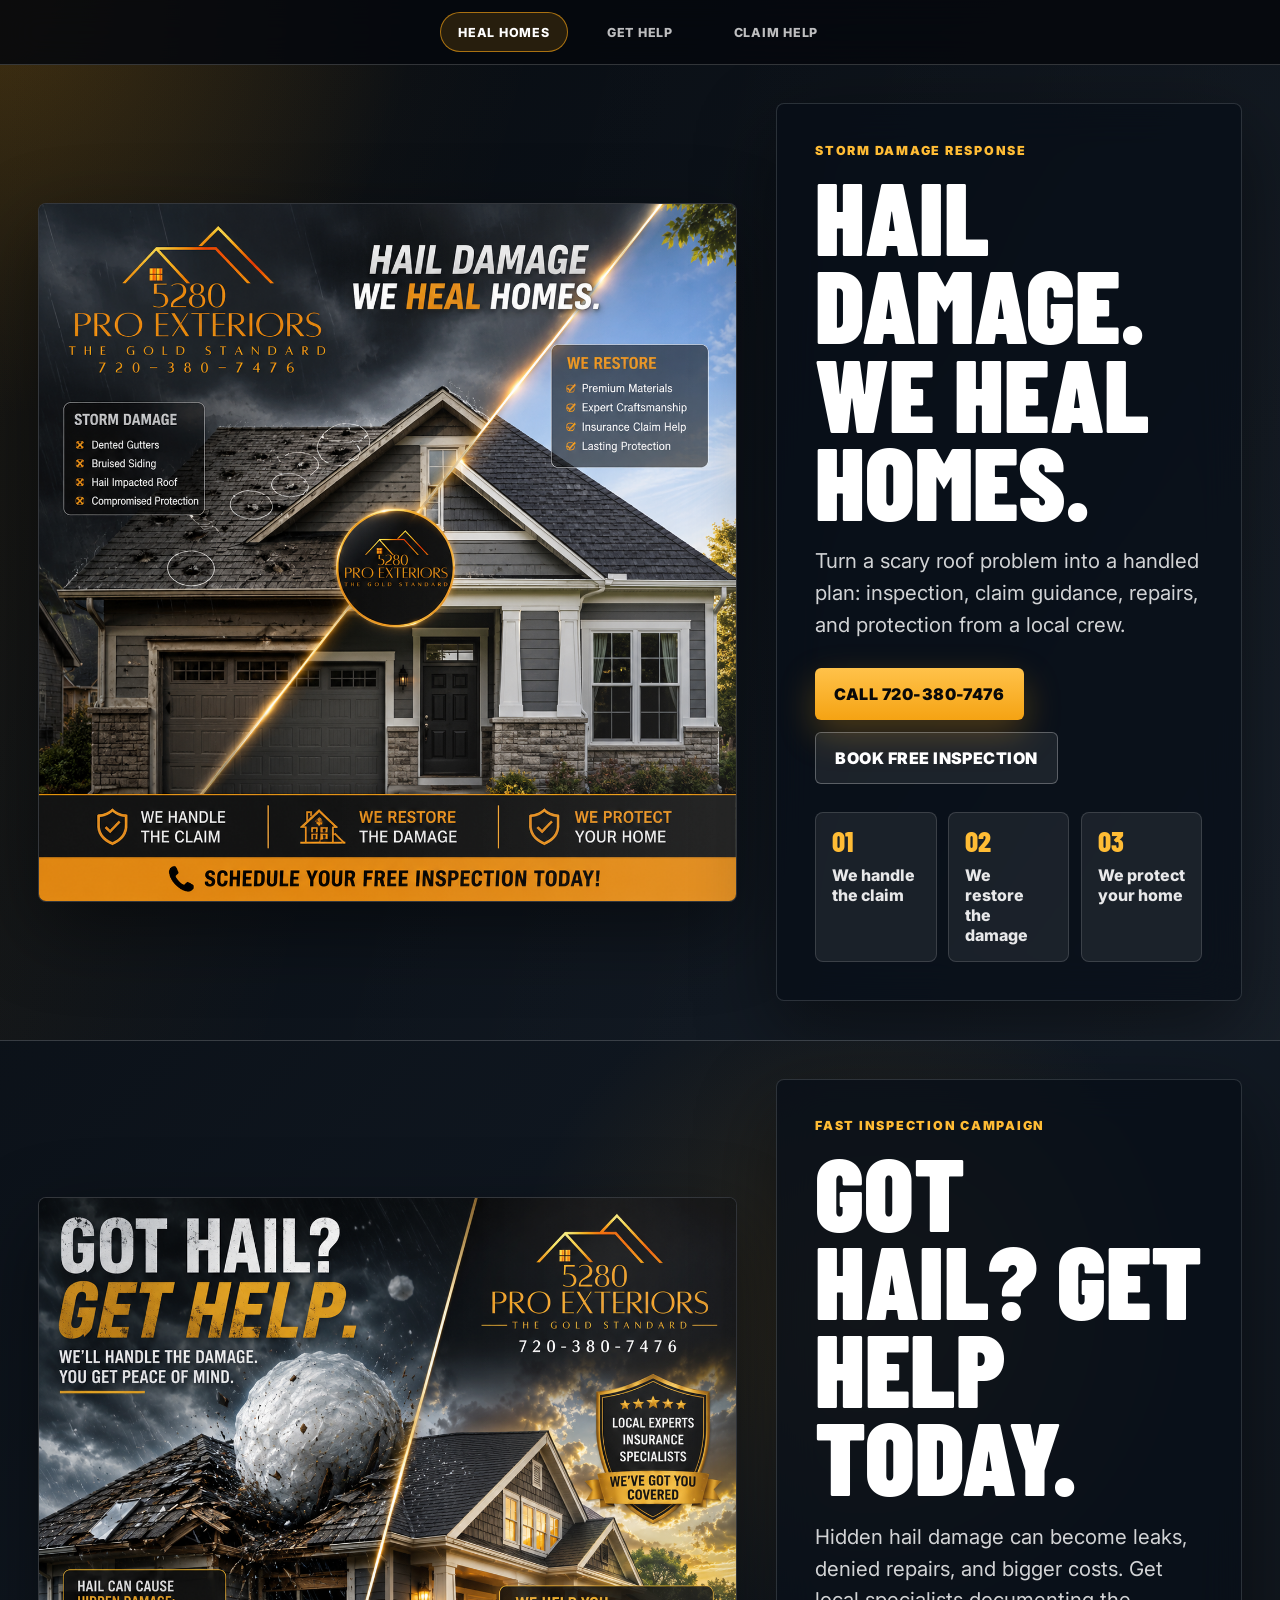
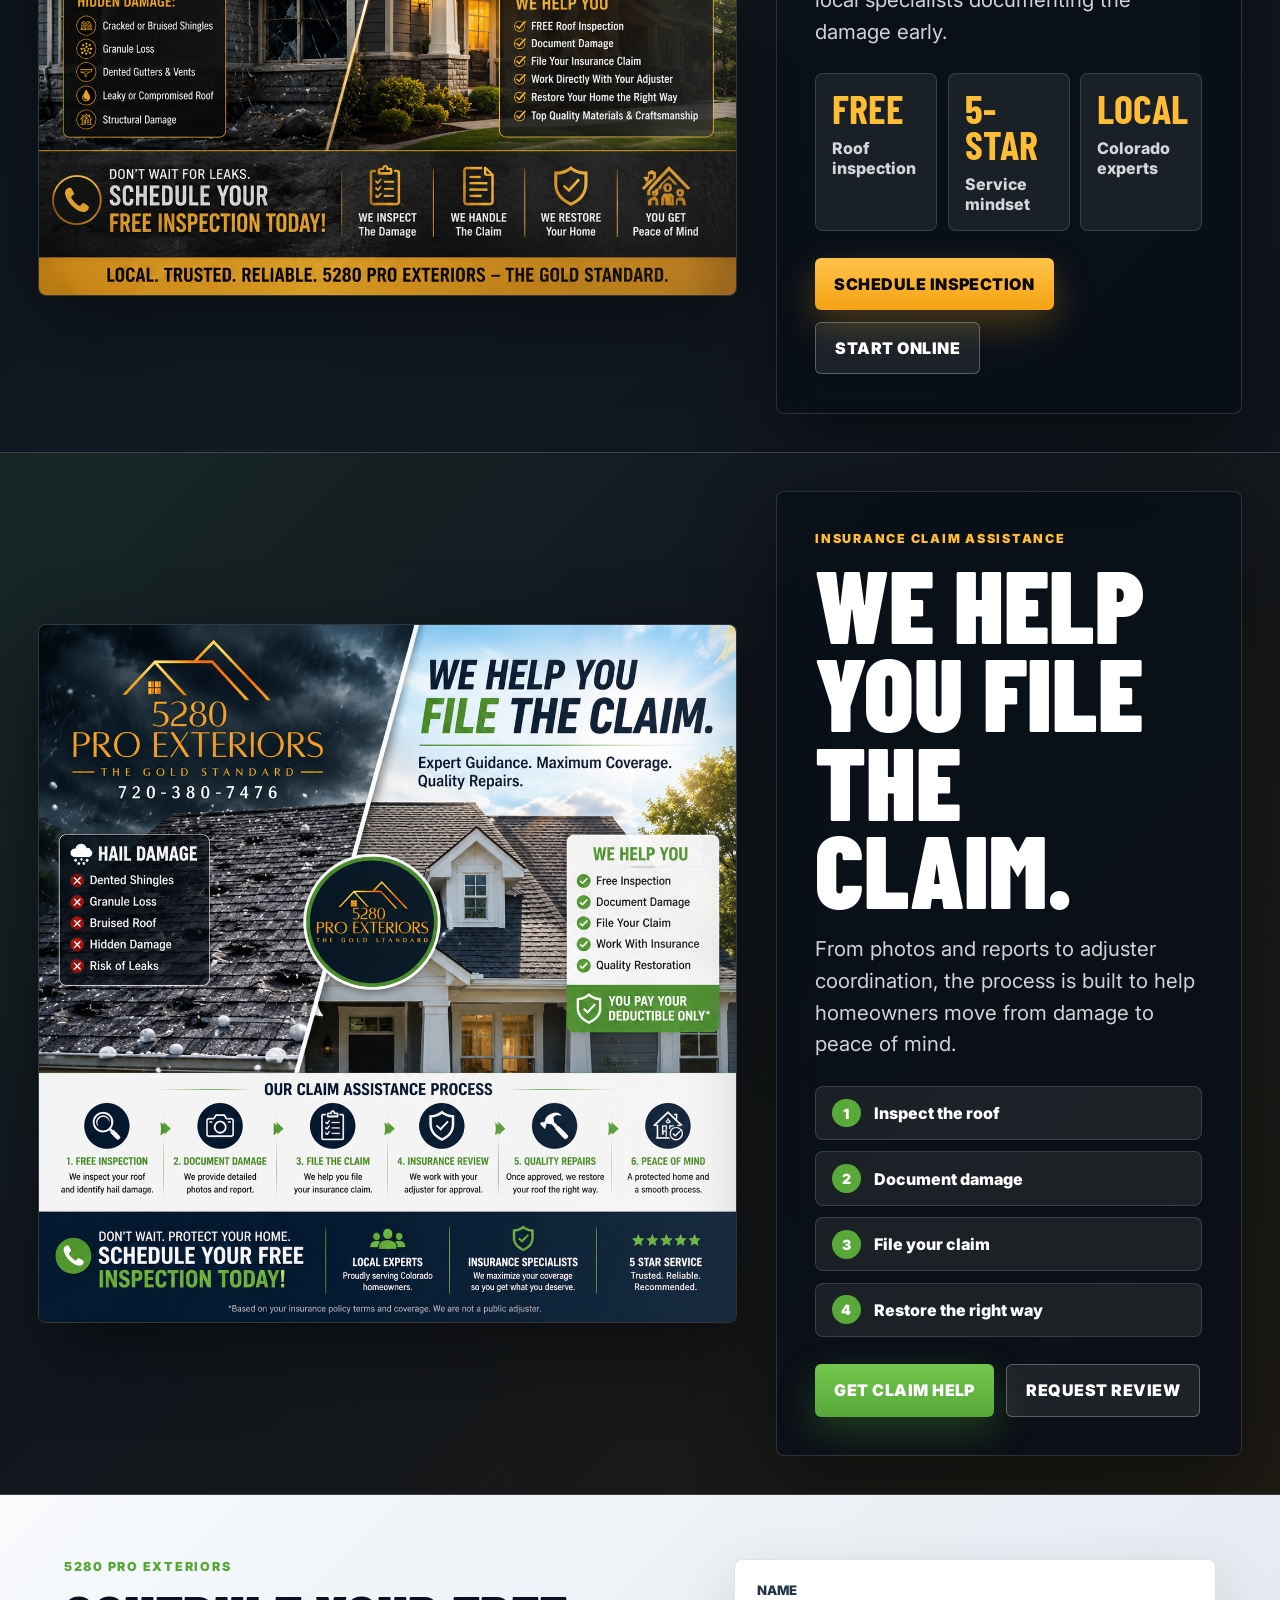
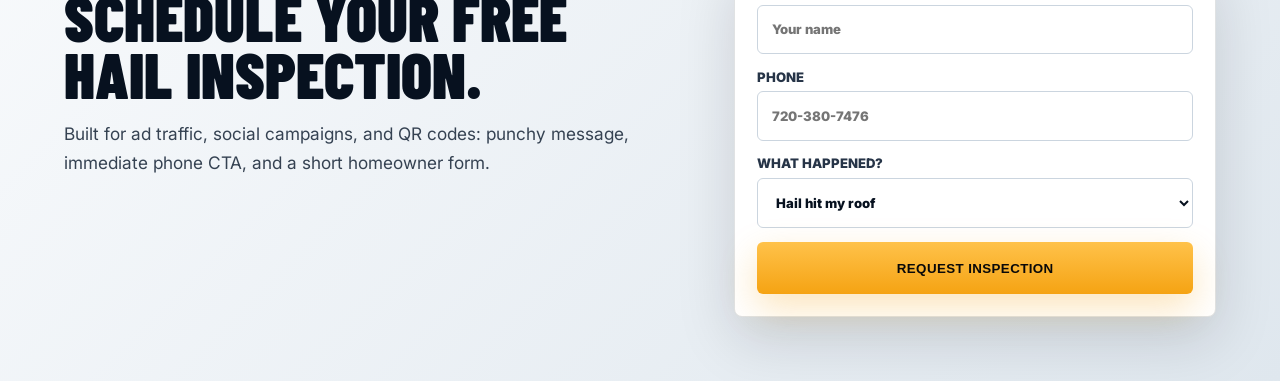
==== index.html @ 8528bed6 "Create 5280 Pro Exteriors splash page" ====
<!doctype html>
<html lang="en">
  <head>
    <meta charset="utf-8">
    <meta name="viewport" content="width=device-width, initial-scale=1">
    <title>5280 Pro Exteriors | Hail Damage Splash Pages</title>
    <meta
      name="description"
      content="Three campaign-ready splash pages for 5280 Pro Exteriors hail damage inspections, restoration, and claim assistance."
    >
    <link rel="preconnect" href="https://fonts.googleapis.com">
    <link rel="preconnect" href="https://fonts.gstatic.com" crossorigin>
    <link
      href="https://fonts.googleapis.com/css2?family=Barlow+Condensed:wght@600;700;800;900&family=Inter:wght@400;500;600;700;800&display=swap"
      rel="stylesheet"
    >
    <style>
:root {
  color-scheme: dark;
  --ink: #07111f;
  --navy: #0b1726;
  --charcoal: #161719;
  --smoke: #eef2f5;
  --gold: #f5a313;
  --amber: #ffbc35;
  --green: #58a83a;
  --line: rgba(255, 255, 255, 0.18);
  --glass: rgba(8, 14, 24, 0.74);
  --shadow: 0 28px 80px rgba(0, 0, 0, 0.45);
}

* {
  box-sizing: border-box;
}

html {
  scroll-behavior: smooth;
}

body {
  margin: 0;
  min-height: 100vh;
  background:
    radial-gradient(circle at top left, rgba(245, 163, 19, 0.18), transparent 26rem),
    linear-gradient(135deg, #070b10 0%, #111923 45%, #111111 100%);
  color: white;
  font-family: Inter, system-ui, sans-serif;
}

a {
  color: inherit;
}

.app-shell {
  width: min(1720px, 100%);
  margin: 0 auto;
}

.campaign-switcher {
  position: sticky;
  top: 0;
  z-index: 20;
  display: flex;
  justify-content: center;
  gap: 0.5rem;
  padding: 0.75rem;
  background: rgba(5, 8, 13, 0.82);
  border-bottom: 1px solid var(--line);
  backdrop-filter: blur(18px);
}

.switch-link {
  min-width: 8rem;
  padding: 0.72rem 1rem;
  border: 1px solid transparent;
  border-radius: 999px;
  color: rgba(255, 255, 255, 0.74);
  font-size: 0.78rem;
  font-weight: 800;
  letter-spacing: 0.06em;
  text-align: center;
  text-decoration: none;
  text-transform: uppercase;
  transition: 180ms ease;
}

.switch-link:hover,
.switch-link.is-active {
  border-color: rgba(245, 163, 19, 0.64);
  background: rgba(245, 163, 19, 0.14);
  color: white;
}

.switch-link:focus-visible,
.primary-action:focus-visible,
.secondary-action:focus-visible,
form button:focus-visible,
input:focus-visible,
select:focus-visible {
  outline: 3px solid rgba(255, 194, 74, 0.72);
  outline-offset: 3px;
}

.splash {
  position: relative;
  display: grid;
  grid-template-columns: minmax(0, 1.05fr) minmax(24rem, 0.7fr);
  gap: clamp(1.25rem, 3vw, 3rem);
  align-items: center;
  min-height: calc(100vh - 4.25rem);
  padding: clamp(1.1rem, 3vw, 3.5rem);
  border-bottom: 1px solid var(--line);
  overflow: hidden;
}

.splash::before {
  content: "";
  position: absolute;
  inset: 0;
  pointer-events: none;
  opacity: 0.58;
}

.splash-heal::before {
  background: linear-gradient(105deg, rgba(245, 163, 19, 0.12), transparent 35%, rgba(255, 255, 255, 0.05));
}

.splash-help::before {
  background: radial-gradient(circle at 67% 27%, rgba(245, 163, 19, 0.24), transparent 22rem);
}

.splash-claim::before {
  background: linear-gradient(135deg, rgba(88, 168, 58, 0.16), transparent 42%, rgba(245, 163, 19, 0.1));
}

.media-panel,
.copy-panel {
  position: relative;
  z-index: 1;
}

.media-panel {
  min-height: clamp(28rem, 76vh, 54rem);
  border: 1px solid rgba(255, 255, 255, 0.16);
  border-radius: 8px;
  background: #0d1117;
  box-shadow: var(--shadow);
  overflow: hidden;
  isolation: isolate;
}

.media-panel img {
  width: 100%;
  height: 100%;
  min-height: inherit;
  display: block;
  object-fit: cover;
}

.image-sheen {
  position: absolute;
  inset: 0;
  background:
    linear-gradient(90deg, rgba(0, 0, 0, 0.12), transparent 42%, rgba(255, 255, 255, 0.08)),
    linear-gradient(0deg, rgba(0, 0, 0, 0.34), transparent 22%);
  mix-blend-mode: screen;
  pointer-events: none;
}

.copy-panel {
  padding: clamp(1.25rem, 3vw, 2.8rem);
  border: 1px solid rgba(255, 255, 255, 0.14);
  border-radius: 8px;
  background: var(--glass);
  box-shadow: var(--shadow);
  backdrop-filter: blur(20px);
}

.eyebrow {
  margin: 0 0 0.85rem;
  color: var(--amber);
  font-size: 0.78rem;
  font-weight: 900;
  letter-spacing: 0.14em;
  text-transform: uppercase;
}

h1,
h2 {
  margin: 0;
  font-family: "Barlow Condensed", Impact, sans-serif;
  font-weight: 900;
  letter-spacing: 0;
  text-transform: uppercase;
}

h1 {
  max-width: 10ch;
  font-size: clamp(4.2rem, 8vw, 8.4rem);
  line-height: 0.86;
}

h2 {
  color: var(--ink);
  font-size: clamp(2.4rem, 5vw, 4.8rem);
  line-height: 0.9;
}

.splash-claim h1 {
  max-width: 11ch;
}

.lede {
  max-width: 42rem;
  margin: 1.35rem 0 0;
  color: rgba(255, 255, 255, 0.82);
  font-size: clamp(1.02rem, 1.6vw, 1.28rem);
  line-height: 1.55;
}

.action-row {
  display: flex;
  flex-wrap: wrap;
  gap: 0.75rem;
  margin-top: 1.7rem;
}

.primary-action,
.secondary-action,
form button {
  min-height: 3.25rem;
  display: inline-flex;
  align-items: center;
  justify-content: center;
  padding: 0.95rem 1.2rem;
  border-radius: 6px;
  font-weight: 900;
  letter-spacing: 0.03em;
  text-decoration: none;
  text-transform: uppercase;
}

.primary-action,
form button {
  border: 0;
  background: linear-gradient(180deg, #ffc24a 0%, var(--gold) 100%);
  color: #090909;
  box-shadow: 0 14px 36px rgba(245, 163, 19, 0.28);
}

.primary-action.green {
  background: linear-gradient(180deg, #72c74e 0%, var(--green) 100%);
  color: white;
  box-shadow: 0 14px 36px rgba(88, 168, 58, 0.28);
}

.secondary-action {
  border: 1px solid rgba(255, 255, 255, 0.28);
  background: rgba(255, 255, 255, 0.08);
  color: white;
}

.proof-grid {
  display: grid;
  grid-template-columns: repeat(3, minmax(0, 1fr));
  gap: 0.7rem;
  margin: 1.75rem 0 0;
  padding: 0;
  list-style: none;
}

.proof-grid li,
.stat-strip div,
.process-list li {
  border: 1px solid rgba(255, 255, 255, 0.14);
  border-radius: 8px;
  background: rgba(255, 255, 255, 0.07);
}

.proof-grid li {
  min-height: 7.25rem;
  padding: 1rem;
  color: rgba(255, 255, 255, 0.9);
  font-weight: 800;
  line-height: 1.25;
}

.proof-grid span {
  display: block;
  margin-bottom: 0.8rem;
  color: var(--amber);
  font-family: "Barlow Condensed", Impact, sans-serif;
  font-size: 1.8rem;
  line-height: 0.8;
}

.stat-strip {
  display: grid;
  grid-template-columns: repeat(3, minmax(0, 1fr));
  gap: 0.65rem;
  margin-top: 1.6rem;
}

.stat-strip div {
  min-height: 6.8rem;
  padding: 1rem;
}

.stat-strip strong {
  display: block;
  color: var(--amber);
  font-family: "Barlow Condensed", Impact, sans-serif;
  font-size: 2.5rem;
  line-height: 0.9;
  text-transform: uppercase;
}

.stat-strip span {
  display: block;
  margin-top: 0.7rem;
  color: rgba(255, 255, 255, 0.82);
  font-weight: 800;
}

.process-list {
  display: grid;
  gap: 0.7rem;
  margin: 1.6rem 0 0;
  padding: 0;
  counter-reset: step;
  list-style: none;
}

.process-list li {
  position: relative;
  min-height: 3.4rem;
  display: flex;
  align-items: center;
  padding: 0.85rem 1rem 0.85rem 3.6rem;
  font-weight: 850;
}

.process-list li::before {
  counter-increment: step;
  content: counter(step);
  position: absolute;
  left: 1rem;
  width: 1.8rem;
  height: 1.8rem;
  display: grid;
  place-items: center;
  border-radius: 50%;
  background: var(--green);
  color: white;
  font-size: 0.88rem;
  font-weight: 900;
}

.lead-panel {
  display: grid;
  grid-template-columns: minmax(0, 0.9fr) minmax(20rem, 0.7fr);
  gap: clamp(1.5rem, 4vw, 4rem);
  align-items: start;
  padding: clamp(1.25rem, 5vw, 4rem);
  background: linear-gradient(135deg, #f8fafc 0%, #dfe7ee 100%);
  color: var(--ink);
}

.lead-panel .eyebrow {
  color: var(--green);
}

.lead-panel p:not(.eyebrow) {
  max-width: 43rem;
  color: #354252;
  font-size: 1.08rem;
  line-height: 1.65;
}

form {
  display: grid;
  gap: 0.9rem;
  padding: clamp(1rem, 2vw, 1.35rem);
  border: 1px solid rgba(7, 17, 31, 0.12);
  border-radius: 8px;
  background: white;
  box-shadow: 0 22px 60px rgba(7, 17, 31, 0.14);
}

label {
  display: grid;
  gap: 0.42rem;
  color: #263447;
  font-size: 0.82rem;
  font-weight: 850;
  text-transform: uppercase;
}

input,
select {
  width: 100%;
  min-height: 3.1rem;
  border: 1px solid #cbd5df;
  border-radius: 6px;
  padding: 0 0.9rem;
  color: var(--ink);
  font: inherit;
  background: white;
}

form button {
  width: 100%;
  cursor: pointer;
}

@media (max-width: 980px) {
  .splash,
  .lead-panel {
    grid-template-columns: 1fr;
  }

  .media-panel {
    min-height: auto;
    aspect-ratio: 1 / 1;
  }

  .copy-panel {
    margin-top: -4rem;
    width: min(94%, 44rem);
    justify-self: center;
  }

  h1 {
    max-width: 9.5ch;
    font-size: clamp(3.5rem, 15vw, 6rem);
  }
}

@media (max-width: 640px) {
  .campaign-switcher {
    justify-content: start;
    overflow-x: auto;
    scrollbar-width: none;
  }

  .campaign-switcher::-webkit-scrollbar {
    display: none;
  }

  .switch-link {
    min-width: 7.4rem;
    flex: 0 0 auto;
  }

  .splash {
    padding: 0.8rem;
  }

  .copy-panel {
    width: calc(100% - 0.7rem);
    margin-top: -2.3rem;
    padding: 1.1rem;
  }

  .proof-grid,
  .stat-strip {
    grid-template-columns: 1fr;
  }

  .proof-grid li,
  .stat-strip div {
    min-height: auto;
  }

  .action-row a {
    width: 100%;
  }

  .lead-panel {
    padding: 1rem;
  }
}

    </style>
  </head>
  <body>
    <main class="app-shell">
      <nav class="campaign-switcher" aria-label="Splash page selector">
        <a class="switch-link is-active" href="#heal-homes" data-target="heal-homes">Heal Homes</a>
        <a class="switch-link" href="#get-help" data-target="get-help">Get Help</a>
        <a class="switch-link" href="#claim-help" data-target="claim-help">Claim Help</a>
      </nav>

      <section id="heal-homes" class="splash splash-heal is-active" aria-labelledby="heal-title">
        <div class="media-panel">
          <img src="[data-uri]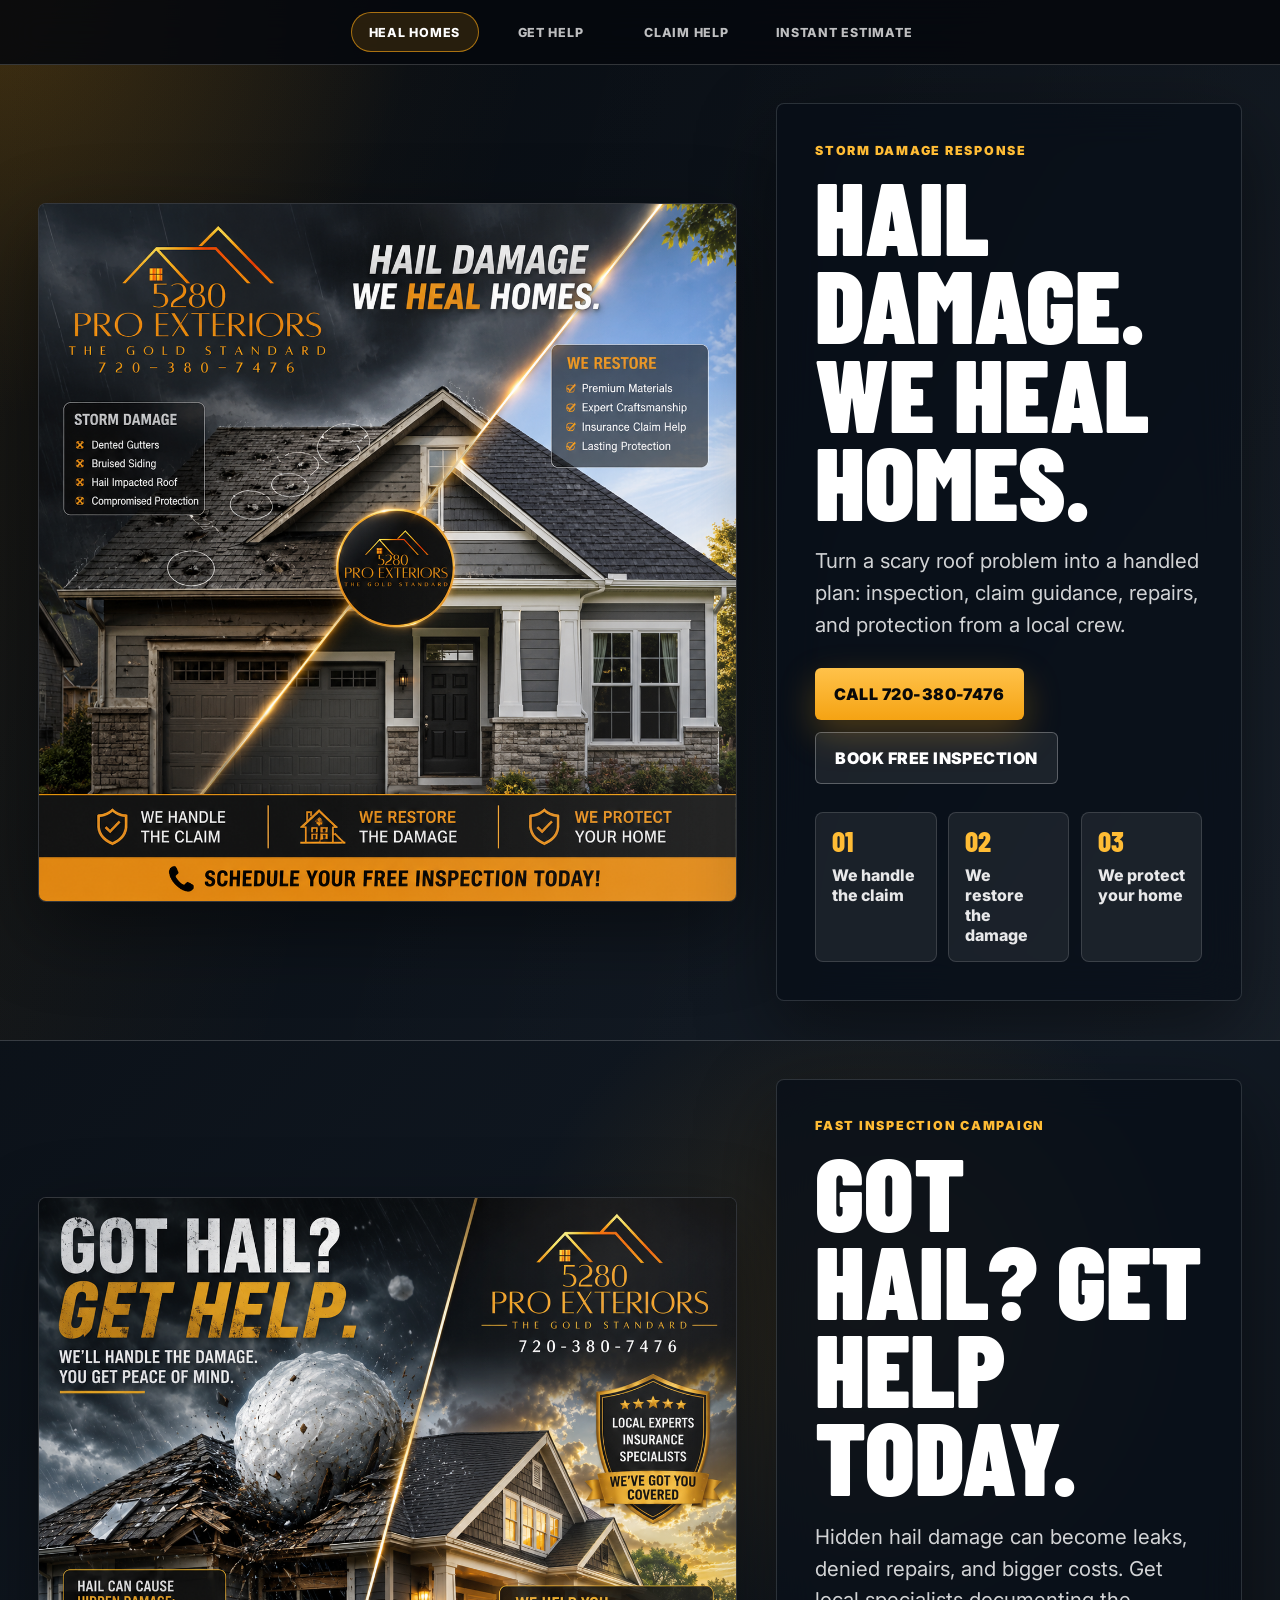
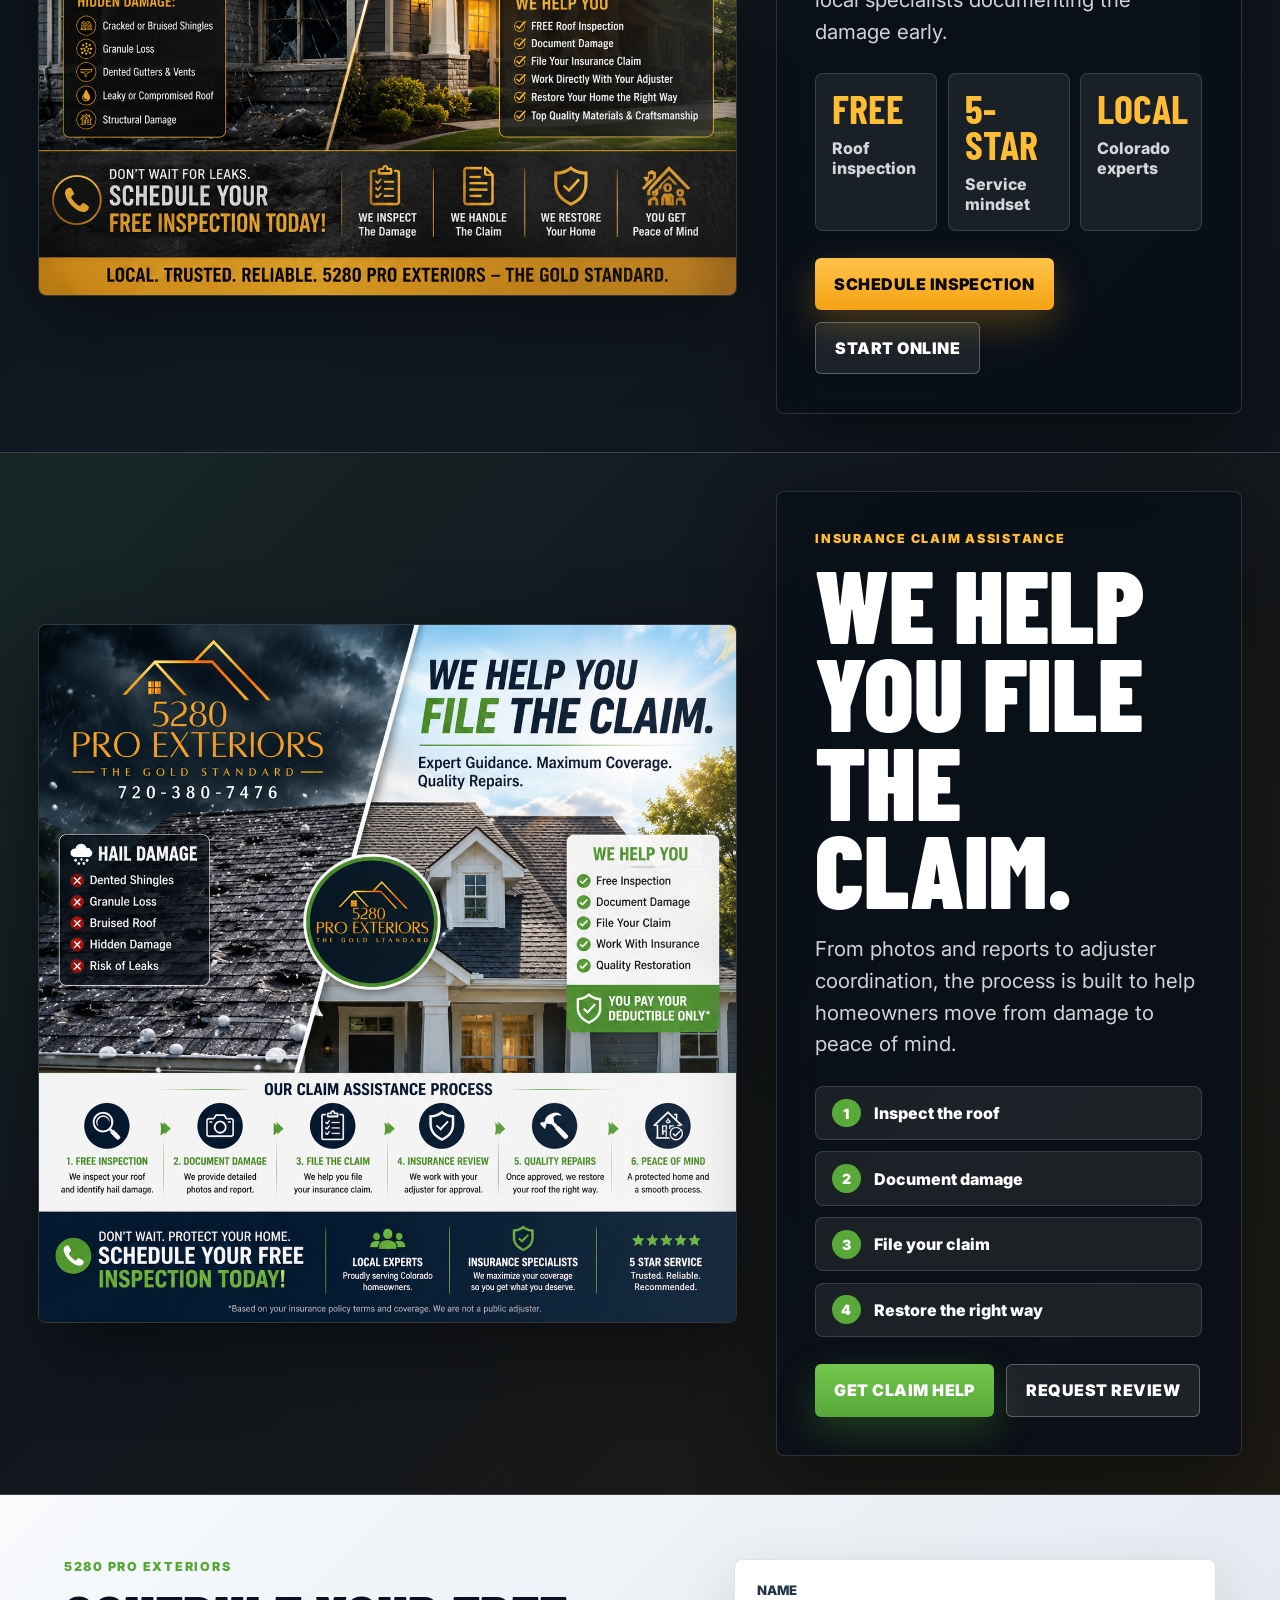
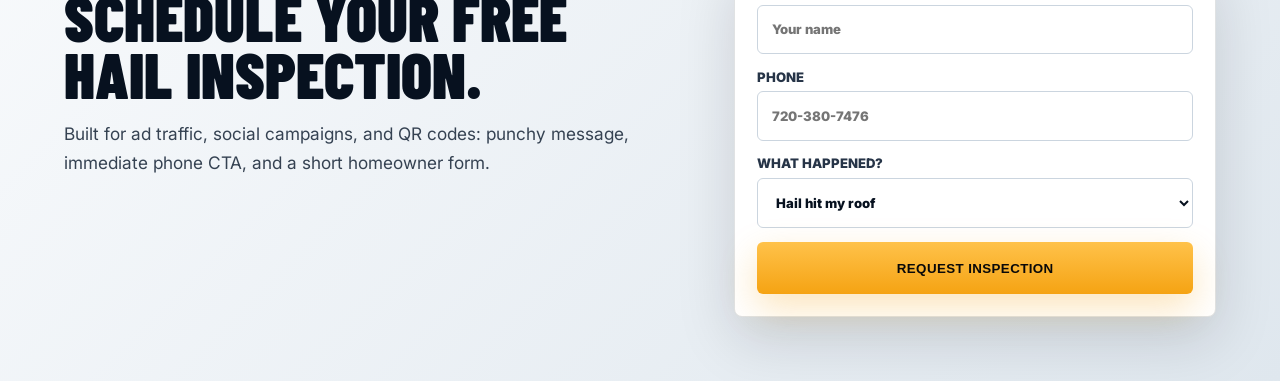
